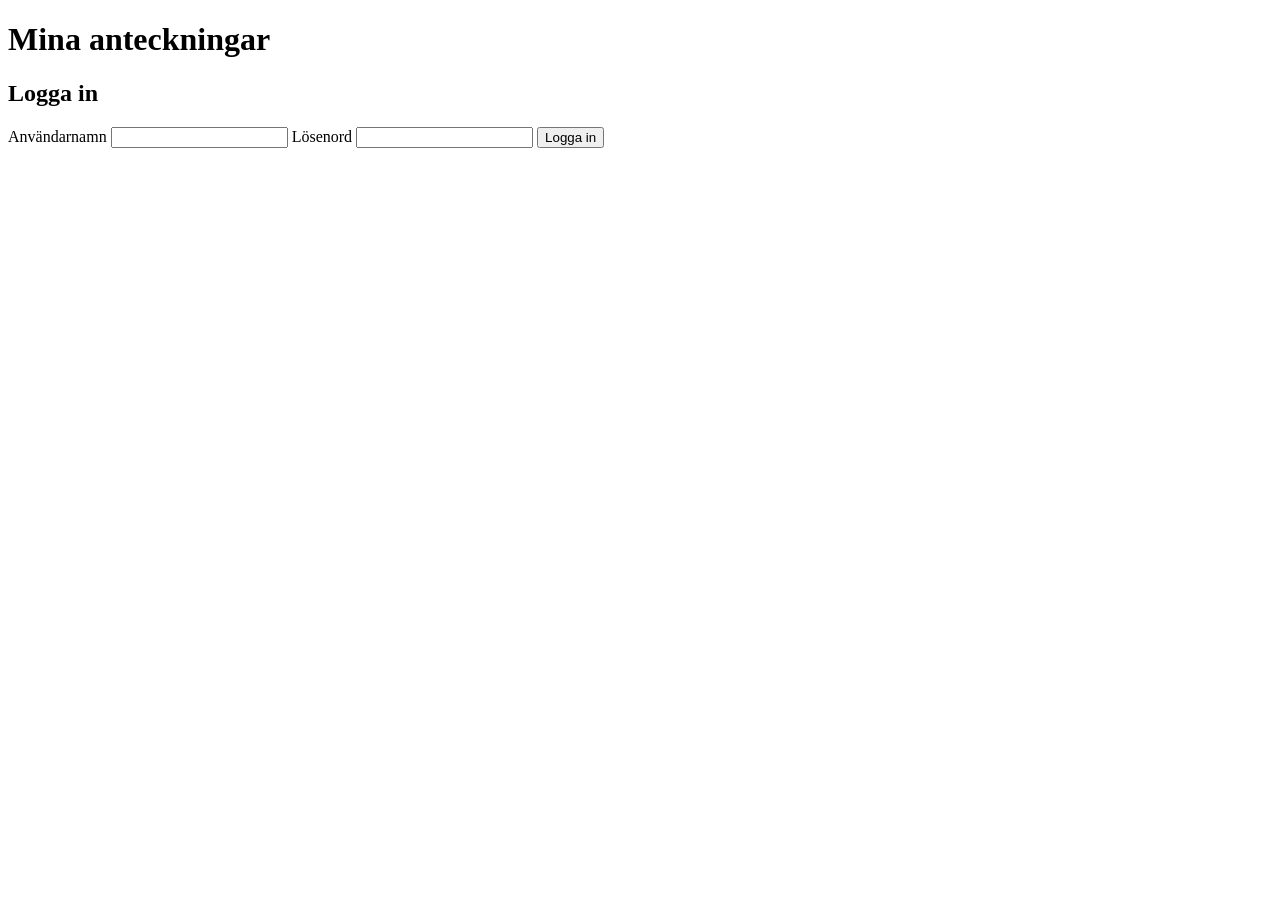
==== index.html @ 1fd83ce7 "Skapat inloggningsformulär och kopplat till API." ====
<!DOCTYPE html>
<html lang="sv">

<head>
    <meta charset="UTF-8">
    <meta name="viewport" content="width=device-width, initial-scale=1.0">
    <title>Lab 4 – Inloggning</title>
</head>

<body>
    <header>
        <h1>Mina anteckningar</h1>
    </header>

    <main>
        <section>
            <h2>Logga in</h2>

            <form id="loginForm">
                <label for="username">Användarnamn</label>
                <input type="text" id="username" required>

                <label for="password">Lösenord</label>
                <input type="password" id="password" required>

                <button type="submit">Logga in</button>
            </form>

            <p id="message"></p>
        </section>
    </main>
    <script src="script.js"></script>
</body>

</html>
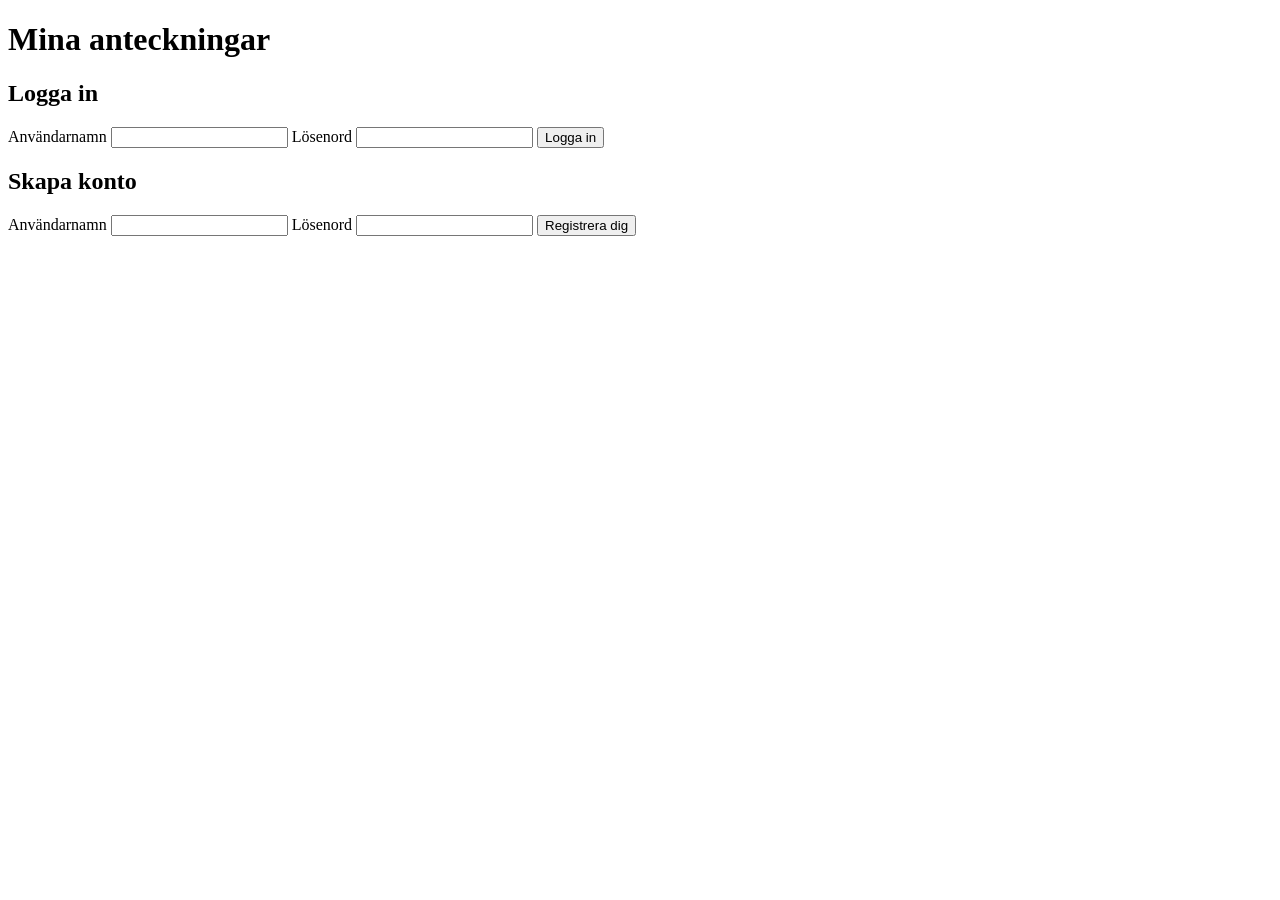
==== commit 68826382: "Lägger till registrering av användare." ====
--- a/index.html
+++ b/index.html
@@ -28,6 +28,23 @@
 
             <p id="message"></p>
         </section>
+
+        <section>
+    <h2>Skapa konto</h2>
+
+    <form id="registerForm">
+        <label for="registerUsername">Användarnamn</label>
+        <input type="text" id="registerUsername" required>
+
+        <label for="registerPassword">Lösenord</label>
+        <input type="password" id="registerPassword" required>
+
+        <button type="submit">Registrera dig</button>
+    </form>
+
+    <p id="registerMessage" aria-live="polite"></p>
+</section>
+
     </main>
     <script src="script.js"></script>
 </body>
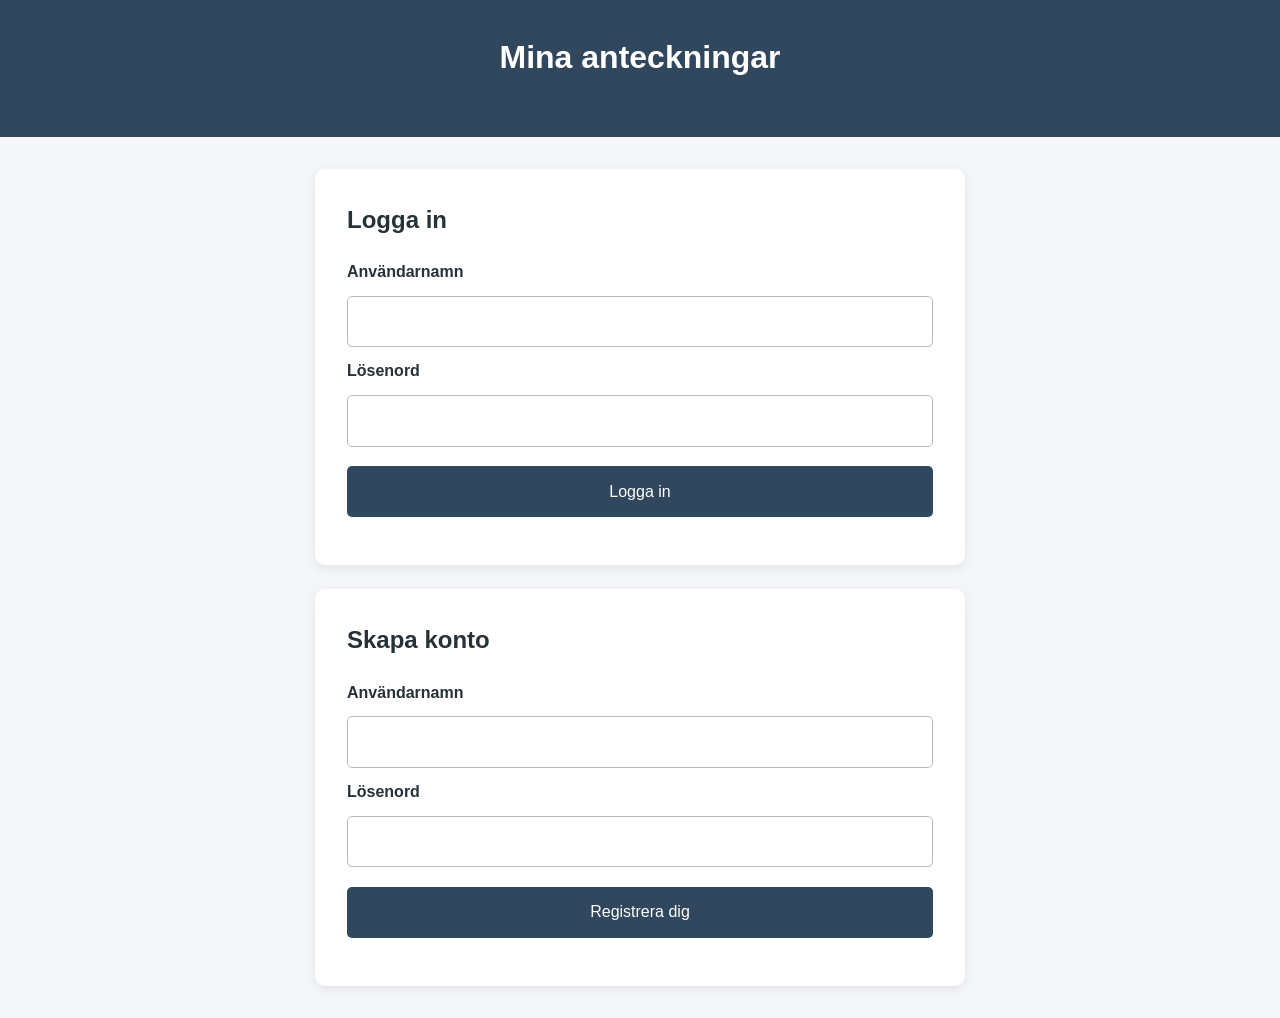
==== commit 96d4ad48: "Skapat skyddad undersida för inloggade användare." ====
--- a/index.html
+++ b/index.html
@@ -4,7 +4,8 @@
 <head>
     <meta charset="UTF-8">
     <meta name="viewport" content="width=device-width, initial-scale=1.0">
-    <title>Lab 4 – Inloggning</title>
+    <title>Lab 4 - Inloggning</title>
+    <link rel="stylesheet" href="style.css">
 </head>
 
 <body>
@@ -30,20 +31,20 @@
         </section>
 
         <section>
-    <h2>Skapa konto</h2>
+            <h2>Skapa konto</h2>
 
-    <form id="registerForm">
-        <label for="registerUsername">Användarnamn</label>
-        <input type="text" id="registerUsername" required>
+            <form id="registerForm">
+                <label for="registerUsername">Användarnamn</label>
+                <input type="text" id="registerUsername" required>
 
-        <label for="registerPassword">Lösenord</label>
-        <input type="password" id="registerPassword" required>
+                <label for="registerPassword">Lösenord</label>
+                <input type="password" id="registerPassword" required>
 
-        <button type="submit">Registrera dig</button>
-    </form>
+                <button type="submit">Registrera dig</button>
+            </form>
 
-    <p id="registerMessage" aria-live="polite"></p>
-</section>
+            <p id="registerMessage" aria-live="polite"></p>
+        </section>
 
     </main>
     <script src="script.js"></script>
--- a/style.css
+++ b/style.css
@@ -0,0 +1,120 @@
+/* Grundläggande styling */
+* {
+    box-sizing: border-box;
+}
+
+body {
+    margin: 0;
+    font-family: Arial, Helvetica, sans-serif;
+    background-color: #f5f6fa;
+    color: #263238;
+    line-height: 1.6;
+}
+
+/* Sidhuvud */
+header {
+    background-color: #30475e;
+    color: white;
+    padding: 2rem 1rem;
+    text-align: center;
+}
+
+h1,
+h2,
+h3 {
+    margin-top: 0;
+}
+
+/* Sidans innehåll */
+main {
+    width: 90%;
+    max-width: 650px;
+    margin: 2rem auto;
+}
+
+section {
+    background-color: white;
+    padding: 2rem;
+    margin-bottom: 1.5rem;
+    border-radius: 10px;
+    box-shadow: 0 3px 12px rgba(0, 0, 0, 0.08);
+}
+
+/* Formulär */
+form {
+    display: flex;
+    flex-direction: column;
+    gap: 0.7rem;
+    margin-bottom: 1rem;
+}
+
+label {
+    font-weight: bold;
+}
+
+input,
+textarea {
+    width: 100%;
+    padding: 0.75rem;
+    border: 1px solid #bbb;
+    border-radius: 5px;
+    font: inherit;
+}
+
+/* Knappar */
+button {
+    background-color: #30475e;
+    color: white;
+    padding: 0.8rem 1.2rem;
+    border: none;
+    border-radius: 5px;
+    font: inherit;
+    cursor: pointer;
+    margin-top: 0.5rem;
+}
+
+button:hover {
+    background-color: #1e3449;
+}
+
+button:focus-visible,
+input:focus-visible,
+textarea:focus-visible {
+    outline: 3px solid #527da5;
+    outline-offset: 2px;
+}
+
+/* Anteckningar */
+#notesList {
+    list-style: none;
+    padding: 0;
+}
+
+#notesList li {
+    background-color: #f5f6fa;
+    padding: 1rem;
+    margin-bottom: 1rem;
+    border-left: 4px solid #30475e;
+    border-radius: 5px;
+}
+
+/* Dölj element med hidden-attribut */
+[hidden] {
+    display: none !important;
+}
+
+/* Anpassning för mobil */
+@media (max-width: 480px) {
+    main {
+        width: 95%;
+        margin: 1rem auto;
+    }
+
+    section {
+        padding: 1.2rem;
+    }
+
+    header {
+        padding: 1.5rem 1rem;
+    }
+}
